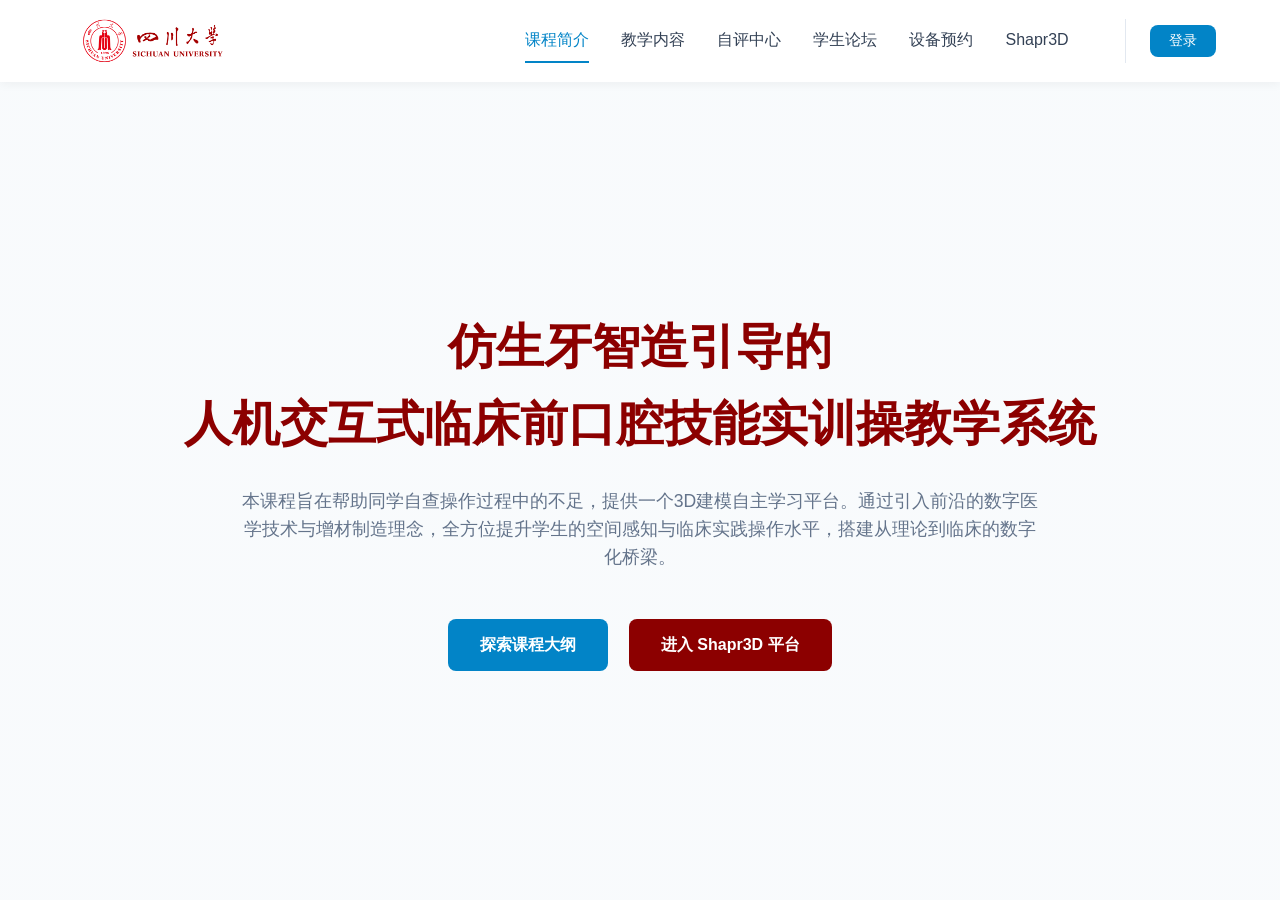
==== index.html @ b00243d9 "Add files via upload" ====
<!DOCTYPE html>
<html lang="zh-CN">
<head>
    <meta charset="UTF-8">
    <title>首页 - 临床前口腔技能实训新体系</title>
    <link rel="stylesheet" href="style.css">
</head>
<body class="page-index">
<nav class="navbar">
    <div class="logo">
        <img src="川大校徽.png" alt="四川大学">
    </div>
    <div class="nav-links">
        <a href="index.html" class="active">课程简介</a>
        <a href="syllabus.html">教学内容</a>
        <a href="assessment.html">自评中心</a>
        <a href="forum.html">学生论坛</a>
        <a href="booking.html">设备预约</a>
        <a href="shapr3d.html">Shapr3D</a>
        <div id="auth-section"
             style="margin-left: 1.5rem; padding-left: 1.5rem; border-left: 1px solid #e2e8f0; display: flex; align-items: center;">
            <a href="login.html" class="btn btn-primary" style="padding: 0.3rem 1.2rem; font-size: 0.9rem;">登录</a>
        </div>
</nav>

<div class="container" style="display: flex; flex-direction: column; justify-content: center; text-align: center;">
    <h1 style="font-size: 3rem; color: var(--scu-red); margin-bottom: 1.5rem;">仿生牙智造引导的<br>人机交互式临床前口腔技能实训操教学系统
    </h1>
    <p style="font-size: 1.1rem; color: var(--text-gray); max-width: 800px; margin: 0 auto 3rem;">
        本课程旨在帮助同学自查操作过程中的不足，提供一个3D建模自主学习平台。通过引入前沿的数字医学技术与增材制造理念，全方位提升学生的空间感知与临床实践操作水平，搭建从理论到临床的数字化桥梁。
    </p>
    <div>
        <a href="syllabus.html" class="btn btn-primary" style="margin-right: 1rem;">探索课程大纲</a>
        <a href="shapr3d.html" class="btn btn-red">进入 Shapr3D 平台</a>
    </div>
</div>
<script>
    document.addEventListener("DOMContentLoaded", function () {
        const currentUser = localStorage.getItem('currentUser');
        const userRole = localStorage.getItem('userRole');
        const authSection = document.getElementById('auth-section');

        // 如果存在登录信息，则替换 UI
        if (currentUser) {
            if (userRole === 'admin') {
                authSection.innerHTML = `
                    <span style="color: var(--scu-red); font-weight: bold; margin-right: 1rem;">⚙️ 管理员</span>
                    <a href="admin.html" style="color: var(--medical-blue); font-size: 0.9rem; margin-right: 1rem; font-weight: bold;">进入后台</a>
                    <a href="#" onclick="handleLogout()" style="color: var(--text-gray); font-size: 0.9rem;">退出</a>
                `;
            } else {
                authSection.innerHTML = `
                    <span style="color: var(--medical-blue); font-weight: bold; margin-right: 1rem;">🎓 同学: ${currentUser}</span>
                    <a href="#" onclick="handleLogout()" style="color: var(--text-gray); font-size: 0.9rem;">退出</a>
                `;
            }
        }
    });

    // 退出登录，清空缓存并刷新
    function handleLogout() {
        localStorage.removeItem('currentUser');
        localStorage.removeItem('userRole');
        window.location.reload();
    }
</script>
</body>
</html>
---- style.css ----
/* 基础变量与重置 */
:root {
    --medical-blue: #0284c7;
    --medical-blue-hover: #0369a1;
    --scu-red: #8c0000;
    --bg-light: #f8fafc;
    --text-dark: #334155;
    --text-gray: #64748b;
}

* {
    margin: 0;
    padding: 0;
    box-sizing: border-box;
    font-family: -apple-system, BlinkMacSystemFont, "Segoe UI", Roboto, Arial, sans-serif;
}

body {
    background-color: var(--bg-light);
    color: var(--text-dark);
    line-height: 1.6;
    padding-top: 80px; /* 为顶部导航留出空间 */
}

a {
    text-decoration: none;
    color: inherit;
}

/* 顶部导航栏 */
.navbar {
    position: fixed;
    top: 0;
    width: 100%;
    background: rgba(255, 255, 255, 0.95);
    backdrop-filter: blur(10px);
    box-shadow: 0 2px 10px rgba(0, 0, 0, 0.05);
    display: flex;
    justify-content: space-between;
    align-items: center;
    padding: 1rem 5%;
    z-index: 1000;
}

.logo {
    display: flex;
    align-items: center;
}

.logo {
    display: flex;
    align-items: center;
    width: 220px; /* 给放大后的校徽预留出宽度空间，防止和右边菜单挤在一起 */
}

.logo img {
    height: 50px; /* 保持基础高度不撑破导航栏 */
    width: auto;
    display: block;
    transform: scale(2.5); /* 核心魔法：将视觉效果强制放大 2.5 倍 */
    transform-origin: left center; /* 确保是从左侧开始放大，不会跑到屏幕外面去 */
}

.nav-links {
    display: flex;
    gap: 2rem;
}

.nav-links a {
    font-weight: 500;
    transition: color 0.3s;
    padding: 0.5rem 0;
}

.nav-links a:hover, .nav-links a.active {
    color: var(--medical-blue);
    border-bottom: 2px solid var(--medical-blue);
}

/* 通用容器与按钮 */
.container {
    max-width: 1200px;
    margin: 0 auto;
    padding: 40px 5%;
    min-height: calc(100vh - 80px);
}

.page-title {
    font-size: 2.2rem;
    margin-bottom: 1rem;
    color: var(--medical-blue);
    text-align: center;
}

.page-desc {
    text-align: center;
    color: var(--text-gray);
    margin-bottom: 3rem;
    max-width: 800px;
    margin-left: auto;
    margin-right: auto;
}

.btn {
    display: inline-block;
    padding: 0.8rem 2rem;
    border-radius: 8px;
    font-size: 1rem;
    cursor: pointer;
    border: none;
    transition: all 0.3s;
    font-weight: bold;
    text-align: center;
}

.btn-primary {
    background: var(--medical-blue);
    color: white;
}

.btn-primary:hover {
    background: var(--medical-blue-hover);
    transform: translateY(-2px);
    box-shadow: 0 4px 12px rgba(2, 132, 199, 0.3);
}

.btn-red {
    background: var(--scu-red);
    color: white;
}

.btn-red:hover {
    opacity: 0.9;
    transform: translateY(-2px);
    box-shadow: 0 4px 12px rgba(140, 0, 0, 0.3);
}

/* 表单通用样式 */
.form-group {
    margin-bottom: 1.5rem;
    text-align: left;
}

.form-group label {
    display: block;
    margin-bottom: 0.5rem;
    color: var(--medical-blue);
    font-weight: bold;
}

.form-control {
    width: 100%;
    padding: 0.8rem;
    border: 1px solid #cbd5e1;
    border-radius: 6px;
    font-size: 1rem;
}

/* 模块专属样式 */
.grid-container {
    display: grid;
    grid-template-columns: repeat(auto-fit, minmax(300px, 1fr));
    gap: 2rem;
}

.card {
    background: white;
    border-radius: 12px;
    padding: 2rem;
    box-shadow: 0 4px 6px rgba(0, 0, 0, 0.05);
    transition: transform 0.3s;
    border-top: 4px solid var(--medical-blue);
}

.card:hover {
    transform: translateY(-5px);
    box-shadow: 0 10px 20px rgba(0, 0, 0, 0.1);
}

.content-box {
    background: white;
    border-radius: 12px;
    padding: 2rem;
    box-shadow: 0 4px 6px rgba(0, 0, 0, 0.05);
    max-width: 800px;
    margin: 0 auto;
}

/* B站视频响应式容器 */
.video-wrapper {
    position: relative;
    width: 100%;
    aspect-ratio: 16 / 9; /* 保持标准的视频比例 */
    margin-top: 1rem;
    margin-bottom: 1rem;
    border-radius: 8px; /* 圆角看起来更现代 */
    overflow: hidden;
    background-color: #f1f5f9; /* 加载时的背景色 */
}

.video-wrapper iframe {
    position: absolute;
    top: 0;
    left: 0;
    width: 100%;
    height: 100%;
    border: none;
}

/* --- 自评中心季度卡片专属样式 --- */

/* 激活状态的卡片 */
.card-active {
    border-top: 4px solid #166534; /* 绿色顶部边框代表通行 */
}

/* 锁定状态的卡片 */
.card-locked {
    background-color: #f8fafc;
    border-top: 4px solid #cbd5e1; /* 灰色顶部边框代表未开启 */
    opacity: 0.8;
    cursor: not-allowed;
}

.card-locked:hover {
    transform: none; /* 禁用悬停上浮动画 */
    box-shadow: 0 4px 6px rgba(0, 0, 0, 0.05); /* 保持原始阴影 */
}

/* 禁用状态的按钮 */
.btn-disabled {
    background: #e2e8f0;
    color: #94a3b8;
    cursor: not-allowed;
}

.btn-disabled:hover {
    background: #e2e8f0;
    transform: none;
    box-shadow: none;
}

/* 简单的淡入动画 */
@keyframes fadeIn {
    from {
        opacity: 0;
        transform: translateY(-10px);
    }
    to {
        opacity: 1;
        transform: translateY(0);
    }
}


/*!* --- 专属页面背景设置 --- *!*/

/*!* 首页背景 *!*/
/*.page-index {*/
/*    !* 使用 linear-gradient 添加 85% 不透明度的浅色遮罩，保证文字清晰可读 *!*/
/*    background-image: linear-gradient(rgba(248, 250, 252, 0.85), rgba(248, 250, 252, 0.85)), url('首页背景.png');*/
/*    background-size: cover; !* 让图片等比例缩放并覆盖整个页面 *!*/
/*    background-position: center center; !* 图片居中显示 *!*/
/*    background-attachment: fixed; !* 页面滚动时背景固定，增加高级感 *!*/
/*}*/

/*!* 教学内容页背景 *!*/
/*.page-syllabus {*/
/*    !* 教学页面的内容较多，可以将遮罩的不透明度稍微调高一点，比如 88% *!*/
/*    background-image: linear-gradient(rgba(248, 250, 252, 0.88), rgba(248, 250, 252, 0.88)), url('教学背景.png');*/
/*    background-size: cover;*/
/*    background-position: center center;*/
/*    background-attachment: fixed;*/
/*}*/


/*!* --- 其他专属页面背景设置 --- *!*/

/*!* 自评中心背景 *!*/
/*.page-assessment {*/
/*    !* 保持与首页一致的 88% 不透明度浅色遮罩 *!*/
/*    background-image: linear-gradient(rgba(248, 250, 252, 0.88), rgba(248, 250, 252, 0.88)), url('自评背景.png');*/
/*    background-size: cover;*/
/*    background-position: center center;*/
/*    background-attachment: fixed;*/
/*}*/

/*!* 学生论坛背景 *!*/
/*.page-forum {*/
/*    background-image: linear-gradient(rgba(248, 250, 252, 0.88), rgba(248, 250, 252, 0.88)), url('论坛背景.png');*/
/*    background-size: cover;*/
/*    background-position: center center;*/
/*    background-attachment: fixed;*/
/*}*/

/*!* 设备预约（3D打印）背景 *!*/
/*.page-booking {*/
/*    background-image: linear-gradient(rgba(248, 250, 252, 0.88), rgba(248, 250, 252, 0.88)), url('打印背景.png');*/
/*    background-size: cover;*/
/*    background-position: center center;*/
/*    background-attachment: fixed;*/
/*}*/

/* --- 专属页面背景设置 (防遮挡版) --- */

/* 利用伪元素 ::before 创建一个独立的背景层。
  强制它的 top 为 80px，正好避开导航栏，
  并且 fixed 固定在底层，不随滚动条滚动。
*/
.page-index::before,
.page-syllabus::before,
.page-assessment::before,
.page-forum::before,
.page-shapr3d::before,
.page-booking::before {
    content: "";
    position: fixed;
    top: 80px; /* 完美避开导航栏的高度 */
    left: 0;
    width: 100%;
    height: calc(100vh - 80px); /* 背景高度为屏幕高度减去导航栏，避免底部溢出 */
    z-index: -1; /* 确保背景在所有文字和卡片的最底层 */
    background-size: cover;
    background-position: center top;
}

/* 分别为每个页面分配特定的背景图和半透明遮罩 */

.page-index::before {
    background-image: linear-gradient(rgba(248, 250, 252, 0.85), rgba(248, 250, 252, 0.85)), url('首页背景.png');
}

.page-syllabus::before {
    background-image: linear-gradient(rgba(248, 250, 252, 0.88), rgba(248, 250, 252, 0.88)), url('教学背景.png');
}

.page-assessment::before {
    background-image: linear-gradient(rgba(248, 250, 252, 0.88), rgba(248, 250, 252, 0.88)), url('自评背景.png');
}

.page-forum::before {
    background-image: linear-gradient(rgba(248, 250, 252, 0.88), rgba(248, 250, 252, 0.88)), url('论坛背景.png');
}

.page-booking::before {
    background-image: linear-gradient(rgba(248, 250, 252, 0.88), rgba(248, 250, 252, 0.88)), url('打印背景.png');
}

.page-shapr3d::before {
    background-image: linear-gradient(rgba(248, 250, 252, 0.88), rgba(248, 250, 252, 0.88)), url('软件背景.png');
}


/* ========================================= */
/* --- 后台管理系统专属样式 (Admin Dashboard) --- */
/* ========================================= */

.page-admin { background-color: #f1f5f9; } /* 后台采用更深的浅灰底色以区分前台 */

/* 后台深色导航栏 */
.admin-navbar {
    background: #1e293b;
    box-shadow: 0 4px 12px rgba(0,0,0,0.1);
}
.admin-links a { color: #cbd5e1; }
.admin-links a:hover, .admin-links a.active { color: white; border-bottom: 2px solid white; }

/* 后台模块通用面板 */
.admin-panel { margin-bottom: 2rem; border-top: 4px solid #475569; padding: 2.5rem; }
.panel-title { color: #1e293b; margin-bottom: 1.5rem; font-size: 1.5rem; border-bottom: 1px solid #e2e8f0; padding-bottom: 1rem; }

/* 核心数据统计卡片 */
.admin-stat-card {
    background: white; border-radius: 12px; padding: 1.5rem;
    box-shadow: 0 2px 4px rgba(0,0,0,0.05); border-left: 5px solid var(--medical-blue);
}
.stat-title { color: var(--text-gray); font-size: 0.9rem; margin-bottom: 0.5rem; font-weight: bold; }
.stat-value { font-size: 2.5rem; font-weight: bold; color: #1e293b; line-height: 1; }

/* 打印机监控卡片 */
.device-card {
    background: white; border-radius: 8px; padding: 1.5rem; border: 1px solid #e2e8f0;
}
.device-card.running { border-top: 4px solid #166534; }
.device-card.idle { border-top: 4px solid #0ea5e9; }
.device-header { display: flex; justify-content: space-between; align-items: center; margin-bottom: 1rem; }
.device-name { font-weight: bold; font-size: 1.1rem; }
.progress-bar { width: 100%; height: 8px; background: #e2e8f0; border-radius: 4px; margin-top: 1rem; overflow: hidden; }
.progress-fill { height: 100%; background: #166534; }

/* 后台数据表格 */
.admin-table {
    width: 100%; border-collapse: collapse; margin-top: 1rem;
}
.admin-table th, .admin-table td {
    padding: 1rem; text-align: left; border-bottom: 1px solid #e2e8f0;
}
.admin-table th { background-color: #f8fafc; color: var(--text-gray); font-weight: bold; }
.admin-table tr:hover { background-color: #f8fafc; }

/* 状态徽章 (Badges) */
.badge { display: inline-block; padding: 4px 10px; border-radius: 20px; font-size: 0.8rem; font-weight: bold; }
.badge-green { background: #dcfce7; color: #166534; }
.badge-red { background: #fee2e2; color: #991b1b; }
.badge-blue { background: #e0f2fe; color: #075985; }
.badge-yellow { background: #fef08a; color: #854d0e; }/* ========================================= */
/* --- 后台内容可编辑交互样式 (Editable) --- */
/* ========================================= */

.editable {
    transition: all 0.2s ease-in-out;
    border-bottom: 1px dashed transparent; /* 默认隐藏虚线 */
    padding: 2px 4px;
    border-radius: 4px;
    display: inline-block;
    min-width: 20px; /* 防止内容清空后找不到输入框 */
}

/* ========================================= */
/* --- 后台表格内联输入框样式 --- */
/* ========================================= */

/* 去除无用的禁用状态自带按钮悬浮 */
button:disabled { cursor: not-allowed !important; opacity: 0.6; }

/* 表格内输入框的美化 */
.admin-input {
    width: 100%;
    padding: 6px 8px;
    border: 1px solid #94a3b8;
    border-radius: 4px;
    font-size: 0.95rem;
    color: var(--text-dark);
    box-sizing: border-box;
    transition: all 0.2s;
    background-color: #f8fafc;
}

.admin-input:focus {
    outline: none;
    border-color: var(--medical-blue);
    background-color: #fff;
    box-shadow: 0 0 0 3px rgba(2, 132, 199, 0.1);
}
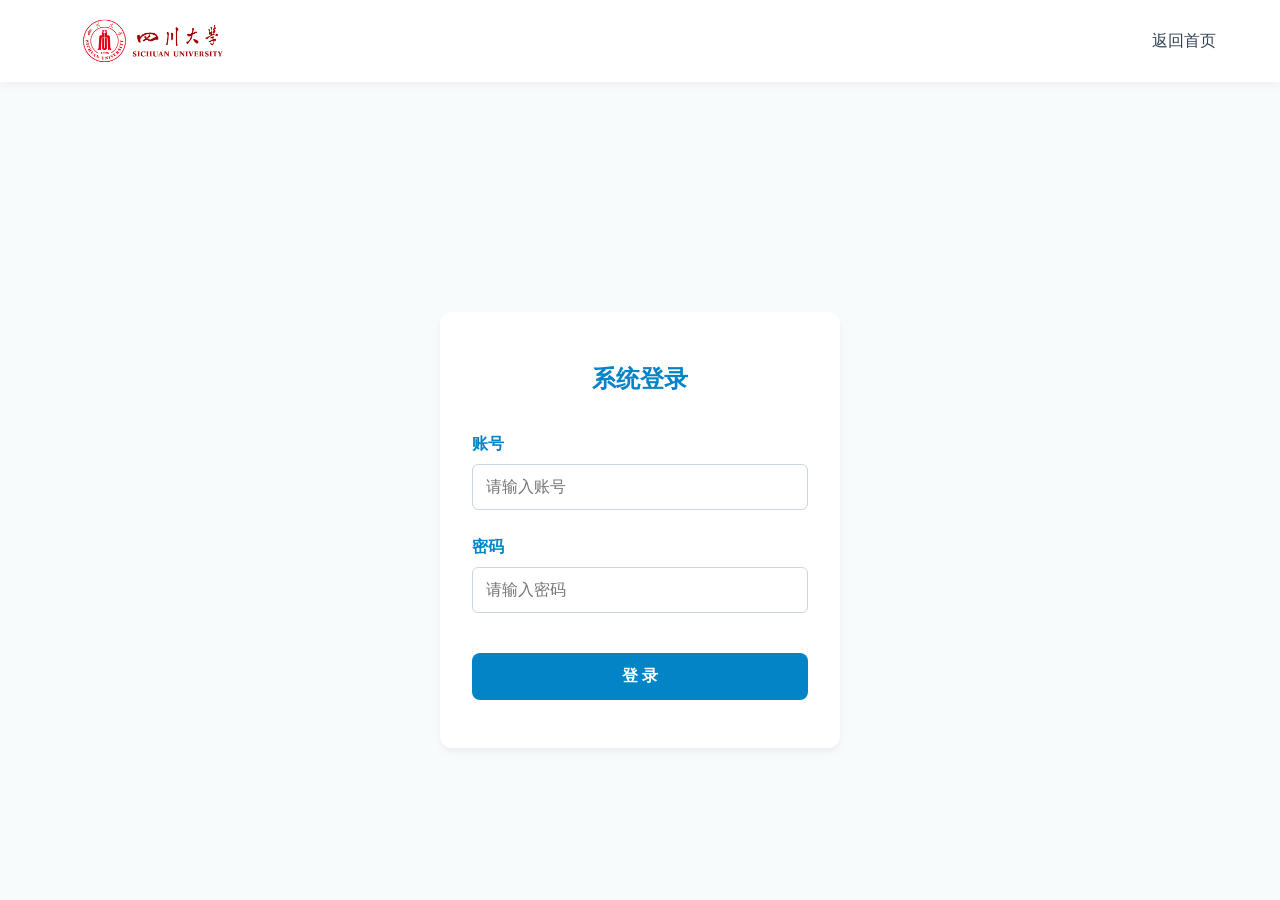
==== commit e21af622: "Add files via upload" ====
--- a/index.html
+++ b/index.html
@@ -2,67 +2,88 @@
 <html lang="zh-CN">
 <head>
     <meta charset="UTF-8">
-    <title>首页 - 临床前口腔技能实训新体系</title>
+    <title>系统登录 - 临床前口腔技能实训系统</title>
     <link rel="stylesheet" href="style.css">
 </head>
 <body class="page-index">
-<nav class="navbar">
-    <div class="logo">
-        <img src="川大校徽.png" alt="四川大学">
+    <nav class="navbar">
+        <div class="logo">
+            <img src="川大校徽.png" alt="四川大学">
+        </div>
+        <div class="nav-links">
+            <a href="index.html">返回首页</a>
+        </div>
+    </nav>
+
+    <div class="container" style="display: flex; justify-content: center; align-items: center;">
+        <div class="content-box" style="width: 100%; max-width: 400px; text-align: center; padding: 3rem 2rem; margin-top: 5rem;">
+            <h2 style="color: var(--medical-blue); margin-bottom: 2rem;">系统登录</h2>
+
+            <div id="error-msg" style="display: none; background-color: #fee2e2; color: #991b1b; padding: 0.8rem; border-radius: 6px; margin-bottom: 1rem; font-size: 0.9rem; text-align: left; border-left: 4px solid #ef4444;">
+                ⚠️ 账号或密码错误，请检查后重试。
+            </div>
+
+            <form id="loginForm" onsubmit="handleLogin(event)">
+                <div class="form-group">
+                    <label>账号</label>
+                    <input type="text" id="username" class="form-control" placeholder="请输入账号" required>
+                </div>
+                <div class="form-group">
+                    <label>密码</label>
+                    <input type="password" id="password" class="form-control" placeholder="请输入密码" required>
+                </div>
+                <button type="submit" class="btn btn-primary" style="width: 100%; margin-top: 1rem;">登 录</button>
+            </form>
+        </div>
     </div>
-    <div class="nav-links">
-        <a href="index.html" class="active">课程简介</a>
-        <a href="syllabus.html">教学内容</a>
-        <a href="assessment.html">自评中心</a>
-        <a href="forum.html">学生论坛</a>
-        <a href="booking.html">设备预约</a>
-        <a href="shapr3d.html">Shapr3D</a>
-        <div id="auth-section"
-             style="margin-left: 1.5rem; padding-left: 1.5rem; border-left: 1px solid #e2e8f0; display: flex; align-items: center;">
-            <a href="login.html" class="btn btn-primary" style="padding: 0.3rem 1.2rem; font-size: 0.9rem;">登录</a>
-        </div>
-</nav>
 
-<div class="container" style="display: flex; flex-direction: column; justify-content: center; text-align: center;">
-    <h1 style="font-size: 3rem; color: var(--scu-red); margin-bottom: 1.5rem;">仿生牙智造引导的<br>人机交互式临床前口腔技能实训操教学系统
-    </h1>
-    <p style="font-size: 1.1rem; color: var(--text-gray); max-width: 800px; margin: 0 auto 3rem;">
-        本课程旨在帮助同学自查操作过程中的不足，提供一个3D建模自主学习平台。通过引入前沿的数字医学技术与增材制造理念，全方位提升学生的空间感知与临床实践操作水平，搭建从理论到临床的数字化桥梁。
-    </p>
-    <div>
-        <a href="syllabus.html" class="btn btn-primary" style="margin-right: 1rem;">探索课程大纲</a>
-        <a href="shapr3d.html" class="btn btn-red">进入 Shapr3D 平台</a>
-    </div>
-</div>
-<script>
-    document.addEventListener("DOMContentLoaded", function () {
-        const currentUser = localStorage.getItem('currentUser');
-        const userRole = localStorage.getItem('userRole');
-        const authSection = document.getElementById('auth-section');
+    <script>
+        // 【核心验证逻辑】在这里配置允许登录的账号和密码字典
+        const validAccounts = {
+            // 管理员账号
+            'admin': { password: '123456', role: 'admin' },
 
-        // 如果存在登录信息，则替换 UI
-        if (currentUser) {
-            if (userRole === 'admin') {
-                authSection.innerHTML = `
-                    <span style="color: var(--scu-red); font-weight: bold; margin-right: 1rem;">⚙️ 管理员</span>
-                    <a href="admin.html" style="color: var(--medical-blue); font-size: 0.9rem; margin-right: 1rem; font-weight: bold;">进入后台</a>
-                    <a href="#" onclick="handleLogout()" style="color: var(--text-gray); font-size: 0.9rem;">退出</a>
-                `;
+            // 学生账号白名单 (可无限添加)
+            '2022151640132': { password: '123456', role: 'student' },
+            '2022151640071': { password: '123456', role: 'student' },
+            'aaa': { password: 'aaa', role: 'student' }
+        };
+
+        function handleLogin(event) {
+            event.preventDefault(); // 阻止页面默认刷新
+
+            // 获取用户输入的账号和密码
+            const usernameInput = document.getElementById('username').value.trim();
+            const passwordInput = document.getElementById('password').value.trim();
+            const errorMsg = document.getElementById('error-msg');
+
+            // 验证逻辑：判断账号是否存在于字典中，且密码是否匹配
+            if (validAccounts[usernameInput] && validAccounts[usernameInput].password === passwordInput) {
+
+                // 验证通过，隐藏错误提示
+                errorMsg.style.display = 'none';
+
+                // 获取该账号的角色配置
+                const userConfig = validAccounts[usernameInput];
+
+                // 写入本地存储 (记录登录状态)
+                localStorage.setItem('currentUser', usernameInput);
+                localStorage.setItem('userRole', userConfig.role);
+
+                // 根据角色跳转到不同页面
+                if (userConfig.role === 'admin') {
+                    window.location.href = 'admin.html';
+                } else {
+                    window.location.href = 'index.html';
+                }
             } else {
-                authSection.innerHTML = `
-                    <span style="color: var(--medical-blue); font-weight: bold; margin-right: 1rem;">🎓 同学: ${currentUser}</span>
-                    <a href="#" onclick="handleLogout()" style="color: var(--text-gray); font-size: 0.9rem;">退出</a>
-                `;
+                // 验证失败：账号不存在或密码错误，显示红色提示框
+                errorMsg.style.display = 'block';
+
+                // 可选体验优化：清空密码框让用户重新输入
+                document.getElementById('password').value = '';
             }
         }
-    });
-
-    // 退出登录，清空缓存并刷新
-    function handleLogout() {
-        localStorage.removeItem('currentUser');
-        localStorage.removeItem('userRole');
-        window.location.reload();
-    }
-</script>
+    </script>
 </body>
 </html>
